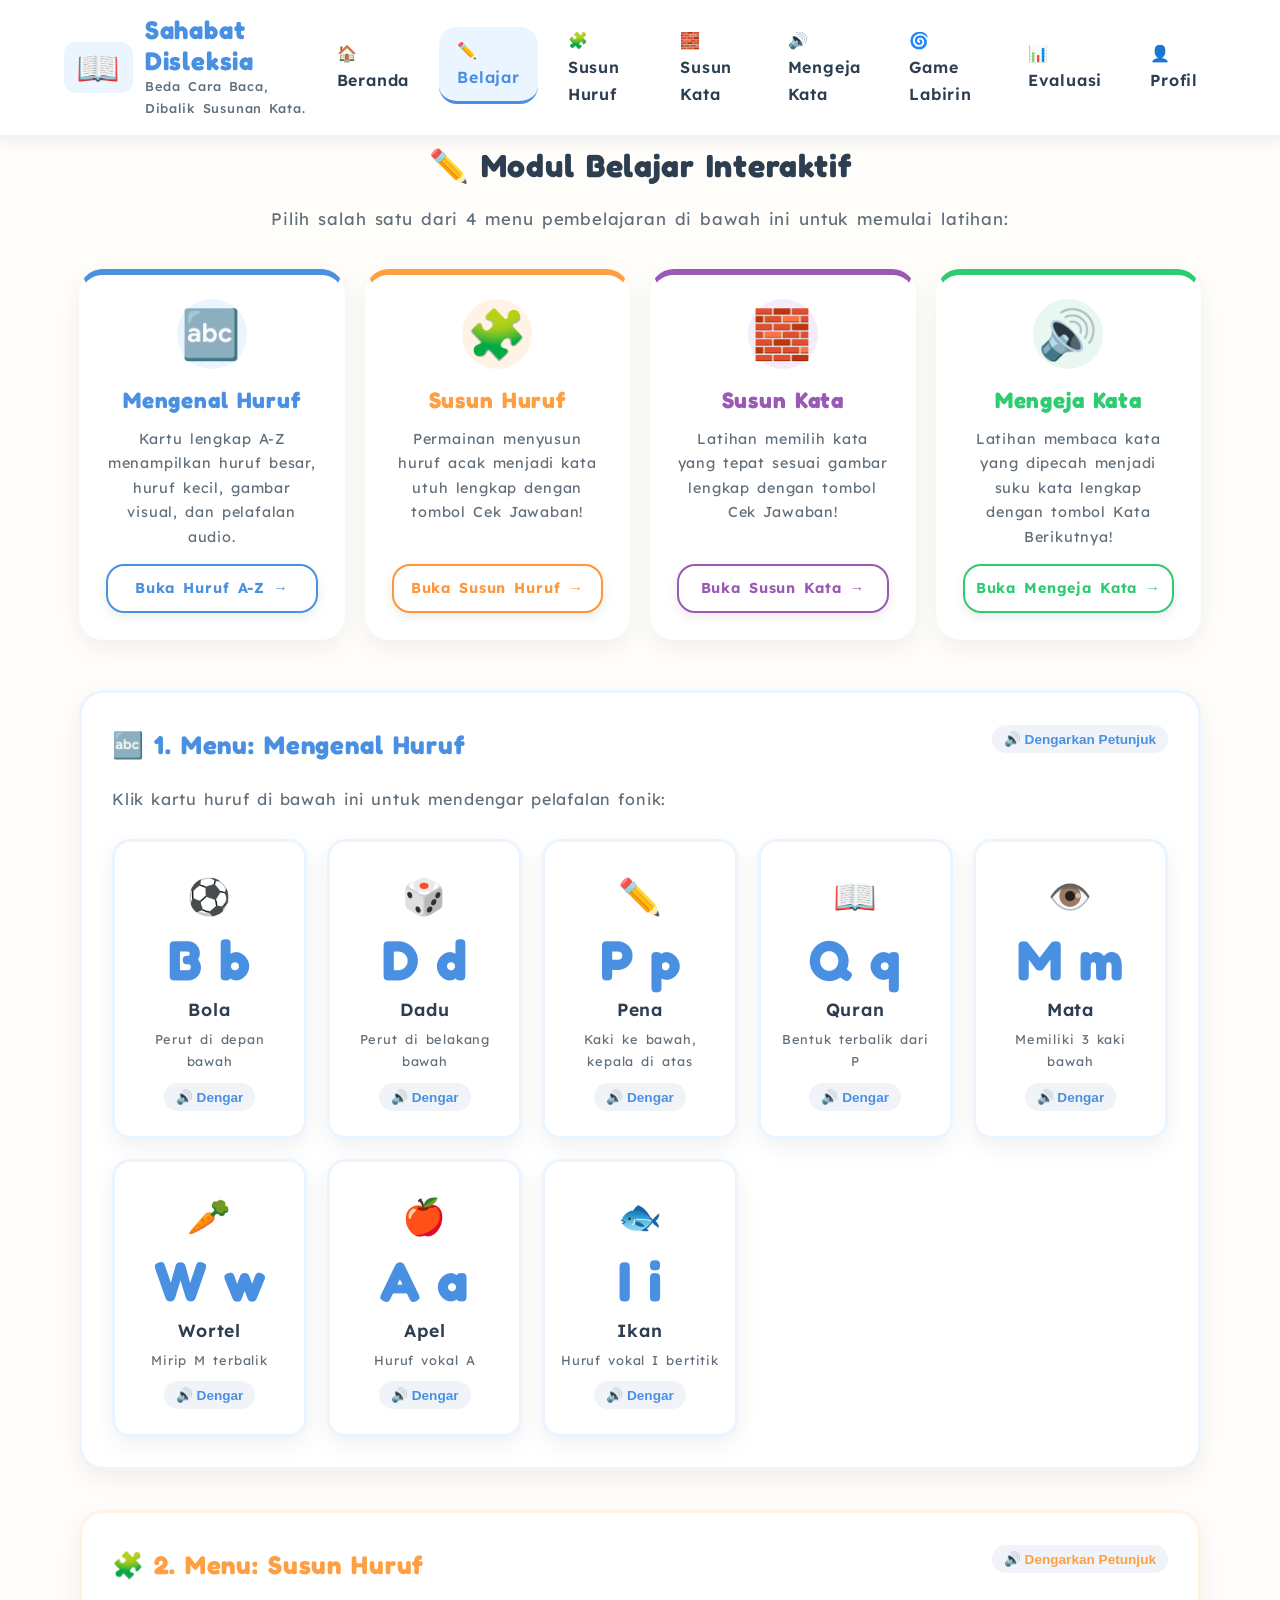
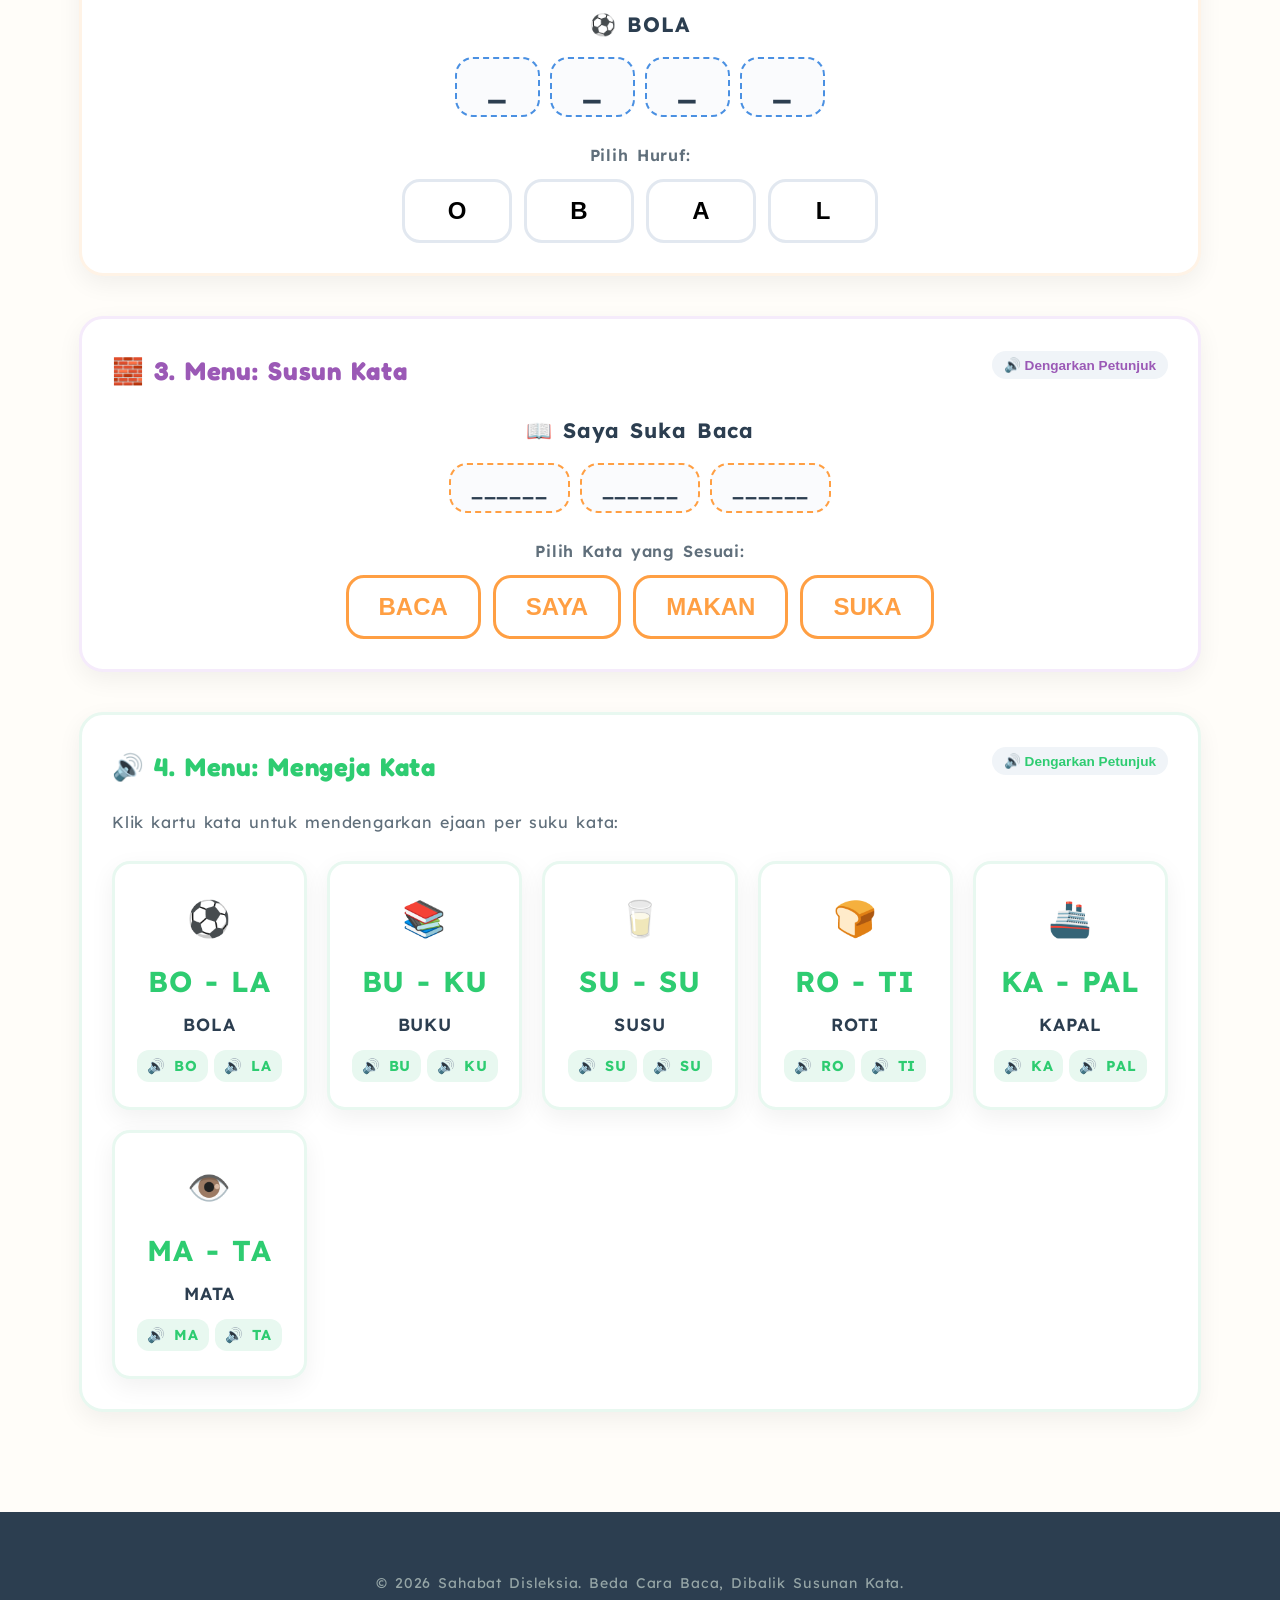
==== belajar.html @ 706bbc1d "second commit" ====
<!DOCTYPE html>
<html lang="id">
<head>
  <meta charset="UTF-8">
  <meta name="viewport" content="width=device-width, initial-scale=1.0">
  <title>Belajar - Sahabat Disleksia</title>
  <link rel="stylesheet" href="css/style.css">
  <style>
    .module-card {
      cursor: pointer;
      border: 3px solid transparent;
      transition: all 0.3s ease;
      background: white;
      border-radius: var(--radius-lg);
      padding: 24px;
      box-shadow: var(--shadow-soft);
      display: flex;
      flex-direction: column;
      align-items: center;
      text-align: center;
    }
    .module-card:hover {
      transform: translateY(-8px);
      box-shadow: var(--shadow-hover);
      border-color: var(--primary);
    }
    .module-card-icon {
      font-size: 3rem;
      margin-bottom: 12px;
      width: 70px;
      height: 70px;
      border-radius: 50%;
      display: flex;
      align-items: center;
      justify-content: center;
    }
  </style>
</head>
<body>

  <!-- Header Navigasi -->
  <header class="main-header">
    <div class="container nav-container">
      <a href="index.html" class="brand-logo">
        <span class="logo-icon">📖</span>
        <div class="brand-text">
          <span class="site-title">Sahabat Disleksia</span>
          <span class="site-tagline">Beda Cara Baca, Dibalik Susunan Kata.</span>
        </div>
      </a>

      <button class="mobile-menu-toggle" id="mobileMenuToggle" aria-label="Buka Menu">☰</button>

      <nav>
        <ul class="nav-links" id="navLinks">
          <li><a href="index.html" class="nav-link">🏠 Beranda</a></li>
          <li><a href="belajar.html" class="nav-link active">✏️ Belajar</a></li>
          <li><a href="susun-huruf.html" class="nav-link">🧩 Susun Huruf</a></li>
          <li><a href="susun-kata.html" class="nav-link">🧱 Susun Kata</a></li>
          <li><a href="mengeja-kata.html" class="nav-link">🔊 Mengeja Kata</a></li>
          <li><a href="game-labirin.html" class="nav-link">🌀 Game Labirin</a></li>
          <li><a href="evaluasi.html" class="nav-link">📊 Evaluasi</a></li>
          <li><a href="profil.html" class="nav-link">👤 Profil</a></li>
        </ul>
      </nav>
    </div>
  </header>

  <!-- Content Utama Belajar -->
  <main class="container" style="margin-bottom: 60px;">
    <div style="text-align: center; margin-bottom: 35px;">
      <h1 class="section-title">✏️ Modul Belajar Interaktif</h1>
      <p class="section-subtitle">Pilih salah satu dari 4 menu pembelajaran di bawah ini untuk memulai latihan:</p>
    </div>

    <!-- 4 KARTU MENU UTAMA PEMBELAJARAN -->
    <div style="display: grid; grid-template-columns: repeat(auto-fit, minmax(220px, 1fr)); gap: 20px; margin-bottom: 50px;">
      
      <!-- Card 1: Mengenal Huruf -->
      <div class="module-card" onclick="window.location.href='mengenal-huruf.html'" style="border-top: 6px solid var(--primary);">
        <div class="module-card-icon icon-blue">🔤</div>
        <h3 style="font-family: var(--font-heading); font-size: 1.4rem; color: var(--primary); margin-bottom: 8px;">
          Mengenal Huruf
        </h3>
        <p style="font-size: 0.9rem; color: var(--text-muted); margin-bottom: 15px;">
          Kartu lengkap A-Z menampilkan huruf besar, huruf kecil, gambar visual, dan pelafalan audio.
        </p>
        <a href="mengenal-huruf.html" class="btn btn-outline" style="width: 100%; margin-top: auto; font-size: 0.9rem; padding: 10px;">
          Buka Huruf A-Z →
        </a>
      </div>

      <!-- Card 2: Susun Huruf -->
      <div class="module-card" onclick="window.location.href='susun-huruf.html'" style="border-top: 6px solid var(--secondary);">
        <div class="module-card-icon icon-orange">🧩</div>
        <h3 style="font-family: var(--font-heading); font-size: 1.4rem; color: var(--secondary); margin-bottom: 8px;">
          Susun Huruf
        </h3>
        <p style="font-size: 0.9rem; color: var(--text-muted); margin-bottom: 15px;">
          Permainan menyusun huruf acak menjadi kata utuh lengkap dengan tombol Cek Jawaban!
        </p>
       <a href="susun-huruf.html" class="btn btn-susun-huruf">
          Buka Susun Huruf →
      </a>
      </div>

      <!-- Card 3: Susun Kata -->
      <div class="module-card" onclick="window.location.href='susun-kata.html'" style="border-top: 6px solid var(--purple);">
        <div class="module-card-icon icon-purple">🧱</div>
        <h3 style="font-family: var(--font-heading); font-size: 1.4rem; color: var(--purple); margin-bottom: 8px;">
          Susun Kata
        </h3>
        <p style="font-size: 0.9rem; color: var(--text-muted); margin-bottom: 15px;">
          Latihan memilih kata yang tepat sesuai gambar lengkap dengan tombol Cek Jawaban!
        </p>
       <a href="susun-kata.html" class="btn btn-outline btn-susun-kata" style="width: 100%; margin-top: auto; font-size: 0.9rem; padding: 10px; border-color: var(--purple); color: var(--purple);">
          Buka Susun Kata →
       </a>
      </div>

      <!-- Card 4: Mengeja Kata -->
      <div class="module-card" onclick="window.location.href='mengeja-kata.html'" style="border-top: 6px solid var(--accent);">
        <div class="module-card-icon icon-green">🔊</div>
        <h3 style="font-family: var(--font-heading); font-size: 1.4rem; color: var(--accent); margin-bottom: 8px;">
          Mengeja Kata
        </h3>
        <p style="font-size: 0.9rem; color: var(--text-muted); margin-bottom: 15px;">
          Latihan membaca kata yang dipecah menjadi suku kata lengkap dengan tombol Kata Berikutnya!
        </p>
       <a href="mengeja-kata.html" class="btn btn-outline btn-mengeja-kata" style="width: 100%; margin-top: auto; font-size: 0.9rem; padding: 10px; border-color: var(--accent); color: var(--accent);">
          Buka Mengeja Kata →
       </a>
      </div>

    </div>

    <!-- AREA WORKSPACE INTERAKTIF UNTUK MASING-MASING MENU -->

    <!-- 1. AREA MENGENAL HURUF -->
    <section id="modulMengenalHuruf" style="background: white; border-radius: var(--radius-lg); padding: 30px; box-shadow: var(--shadow-soft); margin-bottom: 40px; border: 3px solid #EBF5FF;">
      <div style="display: flex; align-items: center; justify-content: space-between; margin-bottom: 20px; flex-wrap: wrap; gap: 10px;">
        <h2 style="font-family: var(--font-heading); color: var(--primary); font-size: 1.6rem;">
          🔤 1. Menu: Mengenal Huruf
        </h2>
        <button class="audio-btn" onclick="speakText('Menu Mengenal Huruf. Klik kartu huruf di bawah untuk mendengarkan bunyinya.')">🔊 Dengarkan Petunjuk</button>
      </div>
      <p style="color: var(--text-muted); margin-bottom: 20px;">Klik kartu huruf di bawah ini untuk mendengar pelafalan fonik:</p>
      
      <div class="learn-grid" id="mengenalHurufContainer">
        <!-- Rendered via JS -->
      </div>
    </section>

    <!-- 2. AREA SUSUN HURUF -->
    <section id="modulSusunHuruf" style="background: white; border-radius: var(--radius-lg); padding: 30px; box-shadow: var(--shadow-soft); margin-bottom: 40px; border: 3px solid #FFF3E6;">
      <div style="display: flex; align-items: center; justify-content: space-between; margin-bottom: 20px; flex-wrap: wrap; gap: 10px;">
        <h2 style="font-family: var(--font-heading); color: var(--secondary); font-size: 1.6rem;">
          🧩 2. Menu: Susun Huruf
        </h2>
        <button class="audio-btn" onclick="speakText('Menu Susun Huruf. Klik tombol huruf di bawah untuk memasukkan ke dalam kotak.')" style="color: var(--secondary);">🔊 Dengarkan Petunjuk</button>
      </div>

      <div style="text-align: center; max-width: 600px; margin: 0 auto;">
        <div style="font-size: 1.3rem; font-weight: bold; color: var(--text-main); margin-bottom: 15px;" id="susunHurufHint">
          ⚽ BOLA
        </div>

        <!-- Target Slots -->
        <div style="display: flex; justify-content: center; gap: 10px; margin-bottom: 25px;" id="susunHurufTargetSlots">
          <!-- Slots -->
        </div>

        <div id="susunHurufFeedback" class="alert-message"></div>

        <!-- Letter Pool -->
        <p style="font-weight: 600; color: var(--text-muted); margin-bottom: 10px;">Pilih Huruf:</p>
        <div style="display: flex; justify-content: center; gap: 12px; flex-wrap: wrap;" id="susunHurufPool">
          <!-- Options -->
        </div>
      </div>
    </section>

    <!-- 3. AREA SUSUN KATA -->
    <section id="modulSusunKata" style="background: white; border-radius: var(--radius-lg); padding: 30px; box-shadow: var(--shadow-soft); margin-bottom: 40px; border: 3px solid #F5EBFB;">
      <div style="display: flex; align-items: center; justify-content: space-between; margin-bottom: 20px; flex-wrap: wrap; gap: 10px;">
        <h2 style="font-family: var(--font-heading); color: var(--purple); font-size: 1.6rem;">
          🧱 3. Menu: Susun Kata
        </h2>
        <button class="audio-btn" onclick="speakText('Menu Susun Kata. Susun kata menjadi kalimat yang tepat.')" style="color: var(--purple);">🔊 Dengarkan Petunjuk</button>
      </div>

      <div style="text-align: center; max-width: 650px; margin: 0 auto;">
        <div style="font-size: 1.3rem; font-weight: bold; color: var(--text-main); margin-bottom: 15px;" id="susunKataHint">
          📖 Saya Suka Baca
        </div>

        <!-- Target Word Slots -->
        <div style="display: flex; justify-content: center; gap: 10px; margin-bottom: 25px; flex-wrap: wrap;" id="susunKataTargetSlots">
          <!-- Slots -->
        </div>

        <div id="susunKataFeedback" class="alert-message"></div>

        <!-- Word Pool -->
        <p style="font-weight: 600; color: var(--text-muted); margin-bottom: 10px;">Pilih Kata yang Sesuai:</p>
        <div style="display: flex; justify-content: center; gap: 12px; flex-wrap: wrap;" id="susunKataPool">
          <!-- Options -->
        </div>
      </div>
    </section>

    <!-- 4. AREA MENGEJA KATA -->
    <section id="modulMengejaKata" style="background: white; border-radius: var(--radius-lg); padding: 30px; box-shadow: var(--shadow-soft); margin-bottom: 40px; border: 3px solid #E8F8F0;">
      <div style="display: flex; align-items: center; justify-content: space-between; margin-bottom: 20px; flex-wrap: wrap; gap: 10px;">
        <h2 style="font-family: var(--font-heading); color: var(--accent); font-size: 1.6rem;">
          🔊 4. Menu: Mengeja Kata
        </h2>
        <button class="audio-btn" onclick="speakText('Menu Mengeja Kata. Klik kartu kata untuk mendengar ejaannya.')" style="color: var(--accent);">🔊 Dengarkan Petunjuk</button>
      </div>
      <p style="color: var(--text-muted); margin-bottom: 20px;">Klik kartu kata untuk mendengarkan ejaan per suku kata:</p>

      <div class="learn-grid" id="mengejaKataContainer">
        <!-- Rendered via JS -->
      </div>
    </section>

  </main>

  <!-- Footer -->
  <footer class="main-footer">
    <div class="container footer-bottom" style="border: none;">
      <p>&copy; 2026 Sahabat Disleksia. Beda Cara Baca, Dibalik Susunan Kata.</p>
    </div>
  </footer>

  <script src="js/main.js"></script>
  <script src="js/belajar.js"></script>
  <script>
    requireAuth();
  </script>
</body>
</html>
---- css/style.css ----
/* ----------------------------------------------------
   SAHABAT DISLEKSIA - STYLESHEET UTAMA
   Desain Ramah Anak & Accessible untuk Disleksia
---------------------------------------------------- */

@import url('https://fonts.googleapis.com/css2?family=Fredoka:wght@400;600;700&family=Lexend:wght@400;500;600;700&display=swap');

:root {
  /* Palette Warna Ramah Anak & High Legibility */
  --primary: #4A90E2;        /* Biru Lembut */
  --primary-dark: #357ABD;
  --secondary: #FF9F43;      /* Oranye Ceria */
  --accent: #2ECC71;         /* Hijau Segar */
  --purple: #9B59B6;         /* Ungu Kreatif */
  --warning: #EE5253;        /* Merah Lembut */
  
  --bg-color: #FFFDF9;        /* Off-white (mengurangi silau untuk disleksia) */
  --bg-card: #FFFFFF;
  --text-main: #2C3E50;      /* Kontras tinggi namun tidak menusuk mata */
  --text-muted: #606F7B;
  --border-color: #E2E8F0;
  
  /* Typography */
  --font-main: 'Lexend', 'Comic Neue', Arial, sans-serif;
  --font-heading: 'Fredoka', cursive, sans-serif;
  --letter-spacing: 0.05em;  /* Spasi huruf lebih renggang agar mudah dibaca */
  --word-spacing: 0.15em;    /* Spasi kata yang jelas */
  --line-height: 1.7;        /* Jarak antar baris luas */
  
  /* Shadow & Radius */
  --radius-sm: 12px;
  --radius-md: 18px;
  --radius-lg: 24px;
  --shadow-soft: 0 8px 24px rgba(0, 0, 0, 0.06);
  --shadow-hover: 0 12px 30px rgba(74, 144, 226, 0.18);
}

/* Reset & Global */
* {
  box-sizing: border-box;
  margin: 0;
  padding: 0;
}

body {
  font-family: var(--font-main);
  background-color: var(--bg-color);
  color: var(--text-main);
  line-height: var(--line-height);
  letter-spacing: var(--letter-spacing);
  word-spacing: var(--word-spacing);
  min-height: 100vh;
  display: flex;
  flex-direction: column;
  overflow-x: hidden;
}

/* Dyslexic Font Mode Toggle via JS */
body.font-dyslexic {
  font-family: 'OpenDyslexic', 'Lexend', sans-serif !important;
  letter-spacing: 0.08em;
  word-spacing: 0.2em;
}

/* Container */
.container {
  width: 90%;
  max-width: 1200px;
  margin: 0 auto;
  padding: 0 15px;
}

/* Header & Navbar */
.main-header {
  background: #FFFFFF;
  box-shadow: 0 4px 15px rgba(0,0,0,0.05);
  position: sticky;
  top: 0;
  z-index: 1000;
  border-bottom: 4px solid #F0F4F8;
}

.nav-container {
  display: flex;
  justify-content: space-between;
  align-items: center;
  padding: 15px 0;
}

.brand-logo {
  display: flex;
  align-items: center;
  gap: 12px;
  text-decoration: none;
}

.brand-logo .logo-icon {
  font-size: 2.2rem;
  background: #EBF5FF;
  padding: 8px 12px;
  border-radius: var(--radius-sm);
  display: inline-block;
  line-height: 1;
}

.brand-logo .brand-text {
  display: flex;
  flex-direction: column;
}

.brand-logo .site-title {
  font-family: var(--font-heading);
  font-size: 1.6rem;
  font-weight: 700;
  color: var(--primary);
  line-height: 1.2;
}

.brand-logo .site-tagline {
  font-size: 0.8rem;
  color: var(--text-muted);
  font-weight: 500;
}

/* Nav Menu */
.nav-links {
  display: flex;
  list-style: none;
  gap: 12px;
  align-items: center;
}

.nav-link {
  display: flex;
  align-items: center;
  gap: 8px;
  padding: 10px 18px;
  border-radius: var(--radius-md);
  text-decoration: none;
  font-weight: 600;
  font-size: 1rem;
  color: var(--text-main);
  transition: all 0.2s ease;
}

.nav-link:hover, .nav-link.active {
  background-color: #EBF5FF;
  color: var(--primary);
  transform: translateY(-2px);
}

.nav-link.active {
  border-bottom: 3px solid var(--primary);
}

.user-badge {
  display: flex;
  align-items: center;
  gap: 10px;
  background: #FFF9E6;
  padding: 6px 14px;
  border-radius: 30px;
  border: 2px solid #FFE082;
  font-size: 0.9rem;
  font-weight: 600;
}

.btn-logout {
  background: #FFE5E5;
  color: var(--warning);
  border: none;
  padding: 6px 12px;
  border-radius: 20px;
  cursor: pointer;
  font-weight: bold;
  font-size: 0.85rem;
  transition: 0.2s;
}

.btn-logout:hover {
  background: var(--warning);
  color: white;
}

.mobile-menu-toggle {
  display: none;
  background: none;
  border: none;
  font-size: 1.8rem;
  cursor: pointer;
  color: var(--text-main);
}

/* Hero Section */
.hero {
  background: linear-gradient(135deg, #EBF5FF 0%, #FFF5EB 100%);
  padding: 60px 0;
  border-radius: 0 0 35px 35px;
  margin-bottom: 40px;
  position: relative;
  overflow: hidden;
}

.hero-grid {
  display: grid;
  grid-template-columns: 1fr 1fr;
  gap: 40px;
  align-items: center;
}

.hero-text h1 {
  font-family: var(--font-heading);
  font-size: 2.8rem;
  color: var(--primary);
  margin-bottom: 12px;
  line-height: 1.25;
}

.hero-tagline {
  font-size: 1.3rem;
  font-weight: 600;
  color: var(--secondary);
  background: rgba(255, 159, 67, 0.12);
  display: inline-block;
  padding: 6px 16px;
  border-radius: 30px;
  margin-bottom: 20px;
}

.hero-desc {
  font-size: 1.1rem;
  color: var(--text-muted);
  margin-bottom: 28px;
  max-width: 520px;
}

.hero-buttons {
  display: flex;
  gap: 15px;
  flex-wrap: wrap;
}

.btn {
  display: inline-flex;
  align-items: center;
  justify-content: center;
  gap: 10px;
  padding: 14px 28px;
  font-size: 1.05rem;
  font-weight: 700;
  border-radius: var(--radius-md);
  text-decoration: none;
  border: none;
  cursor: pointer;
  transition: all 0.25s ease;
  box-shadow: 0 4px 12px rgba(0,0,0,0.08);
}

.btn-primary {
  background-color: var(--primary);
  color: white;
}

.btn-primary:hover {
  background-color: var(--primary-dark);
  transform: translateY(-3px);
  box-shadow: var(--shadow-hover);
}

.btn-secondary {
  background-color: var(--secondary);
  color: white;
}

.btn-secondary:hover {
  background-color: #E68A2E;
  transform: translateY(-3px);
}

.btn-accent {
  background-color: var(--accent);
  color: white;
}

.btn-outline {
  background-color: transparent;
  border: 2.5px solid var(--primary);
  color: var(--primary);
}

.btn-outline:hover {
  background-color: var(--primary);
  color: white;
}

.hero-image-card {
  background: white;
  padding: 25px;
  border-radius: var(--radius-lg);
  box-shadow: var(--shadow-soft);
  text-align: center;
  position: relative;
  border: 3px solid #EBF5FF;
}

.hero-illustration {
  width: 100%;
  max-width: 380px;
  height: auto;
  border-radius: var(--radius-md);
}

/* Accessibility Quick Toolbar */
.accessibility-bar {
  background: #FFFFFF;
  border-radius: var(--radius-md);
  padding: 12px 20px;
  margin: 0 auto 30px auto;
  box-shadow: var(--shadow-soft);
  display: flex;
  align-items: center;
  justify-content: space-between;
  gap: 15px;
  border: 2px solid #EBF5FF;
  flex-wrap: wrap;
}

.access-title {
  font-size: 0.95rem;
  font-weight: 700;
  color: var(--primary);
  display: flex;
  align-items: center;
  gap: 8px;
}

.access-controls {
  display: flex;
  gap: 10px;
  flex-wrap: wrap;
}

.btn-tool {
  background: #F8FAFC;
  border: 2px solid #E2E8F0;
  padding: 8px 14px;
  border-radius: var(--radius-sm);
  font-size: 0.9rem;
  font-weight: 600;
  cursor: pointer;
  display: inline-flex;
  align-items: center;
  gap: 6px;
  transition: all 0.2s;
}

.btn-tool:hover, .btn-tool.active {
  background: #EBF5FF;
  border-color: var(--primary);
  color: var(--primary);
}

/* Grid Cards & Feature Cards */
.section-title {
  font-family: var(--font-heading);
  font-size: 2rem;
  color: var(--text-main);
  text-align: center;
  margin-bottom: 12px;
}

.section-subtitle {
  text-align: center;
  color: var(--text-muted);
  font-size: 1.05rem;
  margin-bottom: 35px;
}

.feature-grid {
  display: grid;
  grid-template-columns: repeat(auto-fit, minmax(250px, 1fr));
  gap: 25px;
  margin-bottom: 50px;
}

.card {
  background: var(--bg-card);
  border-radius: var(--radius-lg);
  padding: 30px 24px;
  box-shadow: var(--shadow-soft);
  transition: all 0.3s ease;
  border: 3px solid transparent;
  display: flex;
  flex-direction: column;
  align-items: flex-start;
  position: relative;
}

.card:hover {
  transform: translateY(-6px);
  box-shadow: var(--shadow-hover);
}

.card-belajar { border-top: 6px solid var(--primary); }
.card-game { border-top: 6px solid var(--secondary); }
.card-evaluasi { border-top: 6px solid var(--accent); }
.card-profil { border-top: 6px solid var(--purple); }

.card-icon {
  font-size: 2.8rem;
  margin-bottom: 16px;
  width: 65px;
  height: 65px;
  border-radius: var(--radius-md);
  display: flex;
  align-items: center;
  justify-content: center;
}

.icon-blue { background: #EBF5FF; color: var(--primary); }
.icon-orange { background: #FFF3E6; color: var(--secondary); }
.icon-green { background: #E8F8F0; color: var(--accent); }
.icon-purple { background: #F5EBFB; color: var(--purple); }

.card-title {
  font-size: 1.4rem;
  font-family: var(--font-heading);
  margin-bottom: 10px;
  color: var(--text-main);
}

.card-desc {
  font-size: 0.98rem;
  color: var(--text-muted);
  margin-bottom: 20px;
  flex-grow: 1;
}

/* Audio Player Button Widget */
.audio-btn {
  background: #F0F4F8;
  border: none;
  padding: 6px 12px;
  border-radius: 20px;
  font-size: 0.85rem;
  font-weight: 600;
  cursor: pointer;
  color: var(--primary);
  display: inline-flex;
  align-items: center;
  gap: 6px;
  margin-bottom: 12px;
}

.audio-btn:hover {
  background: #D9E8F5;
}

/* Login Page Styling */
.login-body {
  background: linear-gradient(135deg, #EBF5FF 0%, #FFF5EB 100%);
  display: flex;
  align-items: center;
  justify-content: center;
  min-height: 100vh;
  padding: 20px;
}

.login-card {
  background: #FFFFFF;
  width: 100%;
  max-width: 440px;
  border-radius: var(--radius-lg);
  padding: 40px 30px;
  box-shadow: 0 15px 35px rgba(0,0,0,0.08);
  border: 4px solid #EBF5FF;
  text-align: center;
}

.login-header {
  margin-bottom: 30px;
}

.login-logo {
  font-size: 3rem;
  margin-bottom: 10px;
}

.login-title {
  font-family: var(--font-heading);
  font-size: 1.8rem;
  color: var(--primary);
  margin-bottom: 6px;
}

.login-subtitle {
  font-size: 0.95rem;
  color: var(--text-muted);
}

.form-group {
  margin-bottom: 22px;
  text-align: left;
}

.form-label {
  display: block;
  font-weight: 700;
  font-size: 0.95rem;
  margin-bottom: 8px;
  color: var(--text-main);
}

.form-control {
  width: 100%;
  padding: 14px 16px;
  border: 2px solid var(--border-color);
  border-radius: var(--radius-sm);
  font-size: 1rem;
  font-family: var(--font-main);
  letter-spacing: inherit;
  transition: border-color 0.2s;
  background: #FAFBFD;
}

.form-control:focus {
  outline: none;
  border-color: var(--primary);
  background: #FFFFFF;
  box-shadow: 0 0 0 4px rgba(74, 144, 226, 0.15);
}

.form-helper {
  font-size: 0.85rem;
  color: var(--text-muted);
  margin-top: 6px;
}

.alert-message {
  padding: 12px;
  border-radius: var(--radius-sm);
  margin-bottom: 20px;
  font-size: 0.9rem;
  font-weight: 600;
  display: none;
}

.alert-error {
  background: #FEE2E2;
  color: #991B1B;
  border: 1px solid #FCA5A5;
}

.alert-info {
  background: #E0F2FE;
  color: #0369A1;
  border: 1px solid #7DD3FC;
}

/* Modul Belajar */
.learn-grid {
  display: grid;
  grid-template-columns: repeat(auto-fit, minmax(180px, 1fr));
  gap: 20px;
  margin-top: 25px;
}

.letter-card {
  background: white;
  border-radius: var(--radius-md);
  padding: 25px 15px;
  text-align: center;
  box-shadow: var(--shadow-soft);
  cursor: pointer;
  transition: all 0.2s ease;
  border: 3px solid #EBF5FF;
}

.letter-card:hover {
  transform: scale(1.05);
  border-color: var(--primary);
  box-shadow: var(--shadow-hover);
}

.letter-main {
  font-size: 3.5rem;
  font-family: var(--font-heading);
  font-weight: bold;
  color: var(--primary);
  line-height: 1;
  margin-bottom: 8px;
}

.letter-word {
  font-size: 1.1rem;
  font-weight: 600;
  color: var(--text-main);
}

/* Interactive Games */
.game-container {
  background: white;
  border-radius: var(--radius-lg);
  padding: 30px;
  box-shadow: var(--shadow-soft);
  border: 3px solid #FFF3E6;
  max-width: 750px;
  margin: 0 auto 40px auto;
  text-align: center;
}

.game-score-board {
  display: flex;
  justify-content: space-around;
  background: #FFF9E6;
  padding: 12px 20px;
  border-radius: var(--radius-sm);
  margin-bottom: 25px;
  font-weight: 700;
  font-size: 1.1rem;
  color: var(--secondary);
}

.word-target {
  font-size: 3rem;
  font-family: var(--font-heading);
  letter-spacing: 0.15em;
  color: var(--primary);
  margin: 20px 0;
  padding: 15px;
  background: #F0F4F8;
  border-radius: var(--radius-md);
  display: inline-block;
  min-width: 250px;
}

.game-options {
  display: flex;
  justify-content: center;
  gap: 15px;
  flex-wrap: wrap;
  margin-top: 20px;
}

.option-btn {
  background: #FFFFFF;
  border: 3px solid #E2E8F0;
  padding: 15px 30px;
  font-size: 1.5rem;
  font-weight: 700;
  border-radius: var(--radius-md);
  cursor: pointer;
  transition: all 0.2s ease;
  min-width: 110px;
}

.option-btn:hover {
  background: #EBF5FF;
  border-color: var(--primary);
  color: var(--primary);
  transform: translateY(-2px);
}

/* Footer */
.main-footer {
  margin-top: auto;
  background: #2C3E50;
  color: white;
  padding: 40px 0 20px 0;
}

.footer-content {
  display: flex;
  justify-content: space-between;
  flex-wrap: wrap;
  gap: 30px;
  margin-bottom: 30px;
}

.footer-brand h3 {
  font-family: var(--font-heading);
  font-size: 1.5rem;
  color: var(--secondary);
  margin-bottom: 8px;
}

.footer-brand p {
  color: #BDC3C7;
  font-size: 0.95rem;
  max-width: 350px;
}

.footer-links h4 {
  font-size: 1.1rem;
  margin-bottom: 12px;
  color: #ECF0F1;
}

.footer-links ul {
  list-style: none;
}

.footer-links li {
  margin-bottom: 8px;
}

.footer-links a {
  color: #BDC3C7;
  text-decoration: none;
  transition: color 0.2s;
}

.footer-links a:hover {
  color: white;
}

.footer-bottom {
  text-align: center;
  border-top: 1px solid #34495E;
  padding-top: 20px;
  font-size: 0.88rem;
  color: #95A5A6;
}

/* Responsive Media Queries */
@media (max-width: 900px) {
  .hero-grid {
    grid-template-columns: 1fr;
    text-align: center;
  }

  .hero-text h1 {
    font-size: 2.2rem;
  }

  .hero-buttons {
    justify-content: center;
  }

  .hero-desc {
    margin: 0 auto 28px auto;
  }
}

@media (max-width: 768px) {
  .mobile-menu-toggle {
    display: block;
  }

  .nav-links {
    display: none;
    flex-direction: column;
    position: absolute;
    top: 100%;
    left: 0;
    width: 100%;
    background: white;
    padding: 20px;
    box-shadow: 0 10px 20px rgba(0,0,0,0.1);
    border-bottom: 3px solid var(--primary);
  }

  .nav-links.show {
    display: flex;
  }

  .nav-link {
    width: 100%;
    justify-content: flex-start;
  }

  .user-badge {
    margin-top: 10px;
    width: 100%;
    justify-content: space-between;
  }

  .accessibility-bar {
    flex-direction: column;
    align-items: flex-start;
  }
}

/* ----------------------------------------------------
   KARTU HURUF A-Z (MENGENAL HURUF)
---------------------------------------------------- */
.alphabet-grid {
  display: grid;
  grid-template-columns: repeat(auto-fill, minmax(180px, 1fr));
  gap: 20px;
  margin-top: 25px;
}

.alphabet-card {
  background: #FFFFFF;
  border-radius: var(--radius-md);
  padding: 20px 15px;
  text-align: center;
  box-shadow: var(--shadow-soft);
  cursor: pointer;
  transition: all 0.25s ease;
  border: 3px solid #EBF5FF;
  position: relative;
  display: flex;
  flex-direction: column;
  align-items: center;
}

.alphabet-card:hover {
  transform: translateY(-6px) scale(1.02);
  border-color: var(--primary);
  box-shadow: var(--shadow-hover);
}

.badge-category {
  position: absolute;
  top: 10px;
  right: 10px;
  font-size: 0.65rem;
  font-weight: 800;
  padding: 2px 8px;
  border-radius: 10px;
}

.badge-category.vokal {
  background: #FFF3E6;
  color: var(--secondary);
  border: 1px solid #FFE0B2;
}

.badge-category.konsonan {
  background: #EBF5FF;
  color: var(--primary);
  border: 1px solid #BBDEFB;
}

.alphabet-image {
  font-size: 3.5rem;
  line-height: 1;
  margin: 10px 0 5px 0;
}

.alphabet-letters {
  display: flex;
  align-items: baseline;
  justify-content: center;
  gap: 6px;
  margin-bottom: 4px;
}

.letter-upper {
  font-size: 2.4rem;
  font-family: var(--font-heading);
  font-weight: 700;
  color: var(--primary);
}

.letter-lower {
  font-size: 2.2rem;
  font-family: var(--font-heading);
  font-weight: 600;
  color: var(--secondary);
}

.alphabet-word {
  font-size: 1.25rem;
  font-weight: 700;
  color: var(--text-main);
}

.alphabet-desc {
  font-size: 0.82rem;
  color: var(--text-muted);
  margin-top: 2px;
}

.filter-btn-group {
  display: flex;
  gap: 10px;
  justify-content: center;
  margin-bottom: 25px;
  flex-wrap: wrap;
}

.filter-btn {
  background: #F8FAFC;
  border: 2px solid #E2E8F0;
  padding: 10px 22px;
  border-radius: 30px;
  font-weight: 700;
  font-size: 0.95rem;
  cursor: pointer;
  transition: all 0.2s ease;
}

.filter-btn:hover, .filter-btn.active {
  background: var(--primary);
  color: white;
  border-color: var(--primary);
}

/* ----------------------------------------------------
   MODAL DETAIL HURUF
---------------------------------------------------- */
.modal-overlay {
  position: fixed;
  top: 0;
  left: 0;
  width: 100%;
  height: 100%;
  background: rgba(0, 0, 0, 0.55);
  backdrop-filter: blur(4px);
  z-index: 2000;
  display: flex;
  align-items: center;
  justify-content: center;
  padding: 20px;
  animation: fadeIn 0.25s ease;
}

@keyframes fadeIn {
  from { opacity: 0; transform: scale(0.95); }
  to { opacity: 1; transform: scale(1); }
}

.modal-card {
  background: #FFFFFF;
  border-radius: var(--radius-lg);
  padding: 35px 30px;
  max-width: 520px;
  width: 100%;
  box-shadow: 0 20px 40px rgba(0, 0, 0, 0.2);
  border: 4px solid var(--primary);
  text-align: center;
  position: relative;
}

.modal-close {
  position: absolute;
  top: 15px;
  right: 15px;
  background: #F0F4F8;
  border: none;
  width: 36px;
  height: 36px;
  border-radius: 50%;
  font-size: 1.2rem;
  cursor: pointer;
  color: var(--text-muted);
  transition: all 0.2s;
}

.modal-close:hover {
  background: var(--warning);
  color: white;
}

.detail-image {
  font-size: 5rem;
  line-height: 1;
  margin: 15px 0 10px 0;
}

.detail-letters {
  display: flex;
  align-items: baseline;
  justify-content: center;
  gap: 12px;
  margin-bottom: 8px;
}

.detail-upper {
  font-size: 4.5rem;
  font-family: var(--font-heading);
  font-weight: 700;
  color: var(--primary);
  line-height: 1;
}

.detail-lower {
  font-size: 4rem;
  font-family: var(--font-heading);
  font-weight: 600;
  color: var(--secondary);
  line-height: 1;
}

.detail-word {
  font-size: 2.2rem;
  font-family: var(--font-heading);
  color: var(--text-main);
  margin-bottom: 4px;
}

.detail-syllable {
  font-size: 1.2rem;
  font-weight: 700;
  color: var(--secondary);
  background: #FFF3E6;
  display: inline-block;
  padding: 4px 16px;
  border-radius: 20px;
  margin-bottom: 12px;
}

.detail-desc {
  font-size: 1.05rem;
  color: var(--text-muted);
  margin-bottom: 25px;
}

.detail-actions {
  display: flex;
  flex-direction: column;
  gap: 12px;
}

.detail-actions .btn {
  width: 100%;
}

/* ----------------------------------------------------
   HALAMAN SUSUN HURUF INTERAKTIF
---------------------------------------------------- */
.susun-container {
  max-width: 800px;
  margin: 0 auto 40px auto;
  background: #FFFFFF;
  border-radius: var(--radius-lg);
  padding: 35px 25px;
  box-shadow: var(--shadow-soft);
  border: 4px solid #FFF3E6;
  text-align: center;
}

.image-display-card {
  background: linear-gradient(135deg, #EBF5FF 0%, #FFF5EB 100%);
  border-radius: var(--radius-md);
  padding: 25px;
  margin-bottom: 25px;
  border: 3px dashed var(--primary);
  display: flex;
  flex-direction: column;
  align-items: center;
  justify-content: center;
  position: relative;
}

.image-display-card .image-visual {
  font-size: 5.5rem;
  line-height: 1;
  filter: drop-shadow(0 6px 12px rgba(0,0,0,0.12));
  margin-bottom: 10px;
  transition: transform 0.3s ease;
}

.image-display-card:hover .image-visual {
  transform: scale(1.1);
}

.image-hint-text {
  font-size: 1.15rem;
  font-weight: 700;
  color: var(--text-main);
  margin-top: 5px;
}

.slots-container {
  display: flex;
  justify-content: center;
  gap: 12px;
  margin: 25px 0;
  flex-wrap: wrap;
  min-height: 70px;
}

.slot-box {
  width: 65px;
  height: 65px;
  border-radius: var(--radius-md);
  border: 3px dashed var(--primary);
  background: #FAFBFD;
  display: flex;
  align-items: center;
  justify-content: center;
  font-size: 2rem;
  font-weight: 800;
  font-family: var(--font-heading);
  color: var(--primary);
  cursor: pointer;
  transition: all 0.2s ease;
  box-shadow: inset 0 2px 4px rgba(0,0,0,0.04);
}

.slot-box.filled {
  border-style: solid;
  background: #EBF5FF;
  box-shadow: 0 4px 10px rgba(74, 144, 226, 0.2);
  transform: translateY(-2px);
}

.slot-box.filled:hover {
  background: #FFE5E5;
  border-color: var(--warning);
  color: var(--warning);
}

.pool-container {
  display: flex;
  justify-content: center;
  gap: 12px;
  flex-wrap: wrap;
  margin-bottom: 30px;
  padding: 15px;
  background: #F8FAFC;
  border-radius: var(--radius-md);
  border: 2px solid #E2E8F0;
}

.pool-btn {
  width: 60px;
  height: 60px;
  border-radius: var(--radius-md);
  border: 3px solid var(--secondary);
  background: #FFFFFF;
  color: var(--secondary);
  font-size: 1.8rem;
  font-weight: 800;
  font-family: var(--font-heading);
  cursor: pointer;
  transition: all 0.2s ease;
  box-shadow: 0 4px 8px rgba(0,0,0,0.06);
}

.pool-btn:hover:not(:disabled) {
  background: var(--secondary);
  color: white;
  transform: translateY(-3px) scale(1.05);
  box-shadow: 0 8px 16px rgba(255, 159, 67, 0.3);
}

.pool-btn:disabled {
  opacity: 0.3;
  cursor: not-allowed;
  transform: none;
  border-color: #CBD5E1;
  background: #E2E8F0;
  color: #94A3B8;
}

.action-buttons-group {
  display: flex;
  justify-content: center;
  gap: 15px;
  flex-wrap: wrap;
  margin-top: 20px;
}

.btn-check-answer {
  background-color: var(--accent);
  color: white;
  font-size: 1.2rem;
  padding: 14px 32px;
  border-radius: var(--radius-md);
  border: none;
  font-weight: 800;
  cursor: pointer;
  box-shadow: 0 6px 18px rgba(46, 204, 113, 0.3);
  transition: all 0.25s ease;
}

.btn-check-answer:hover {
  background-color: #27AE60;
  transform: translateY(-3px) scale(1.03);
  box-shadow: 0 10px 22px rgba(46, 204, 113, 0.4);
}

/* ----------------------------------------------------
   HALAMAN SUSUN KATA INTERAKTIF
---------------------------------------------------- */
.word-choices-container {
  display: grid;
  grid-template-columns: repeat(auto-fit, minmax(180px, 1fr));
  gap: 16px;
  margin: 25px 0;
}

.word-choice-btn {
  background: #FFFFFF;
  border: 3px solid #E2E8F0;
  border-radius: var(--radius-md);
  padding: 18px 20px;
  font-size: 1.4rem;
  font-weight: 700;
  font-family: var(--font-heading);
  color: var(--text-main);
  cursor: pointer;
  transition: all 0.25s ease;
  box-shadow: 0 4px 10px rgba(0,0,0,0.05);
  display: flex;
  align-items: center;
  justify-content: center;
  gap: 10px;
}

.word-choice-btn:hover {
  border-color: var(--purple);
  color: var(--purple);
  background: #F5EBFB;
  transform: translateY(-3px);
  box-shadow: 0 8px 18px rgba(155, 89, 182, 0.2);
}

.word-choice-btn.selected {
  border-color: var(--purple);
  background: #F5EBFB;
  color: var(--purple);
  box-shadow: 0 0 0 4px rgba(155, 89, 182, 0.25), 0 8px 18px rgba(155, 89, 182, 0.2);
  transform: translateY(-2px) scale(1.02);
}

/* ----------------------------------------------------
   HALAMAN MENGEJA KATA INTERAKTIF
---------------------------------------------------- */
.syllables-container {
  display: flex;
  justify-content: center;
  gap: 16px;
  margin: 30px 0;
  flex-wrap: wrap;
}

.syllable-block {
  background: #E8F8F0;
  border: 3.5px solid var(--accent);
  color: var(--accent);
  padding: 16px 28px;
  font-size: 2.5rem;
  font-weight: 800;
  font-family: var(--font-heading);
  border-radius: var(--radius-md);
  cursor: pointer;
  transition: all 0.25s ease;
  box-shadow: 0 6px 16px rgba(46, 204, 113, 0.18);
  display: inline-flex;
  align-items: center;
  justify-content: center;
  min-width: 100px;
}

.syllable-block:hover {
  background: var(--accent);
  color: white;
  transform: translateY(-4px) scale(1.06);
  box-shadow: 0 10px 24px rgba(46, 204, 113, 0.35);
}

.syllable-block.active {
  background: var(--accent);
  color: white;
  transform: scale(1.1);
  box-shadow: 0 0 0 6px rgba(46, 204, 113, 0.3);
}

.btn-next-word {
  background-color: var(--primary);
  color: white;
  font-size: 1.2rem;
  padding: 14px 32px;
  border-radius: var(--radius-md);
  border: none;
  font-weight: 800;
  cursor: pointer;
  box-shadow: 0 6px 18px rgba(74, 144, 226, 0.3);
  transition: all 0.25s ease;
  display: inline-flex;
  align-items: center;
  gap: 10px;
}

.btn-next-word:hover {
  background-color: var(--primary-dark);
  transform: translateY(-3px) scale(1.03);
  box-shadow: 0 10px 22px rgba(74, 144, 226, 0.4);
}

.spelling-progress-bar {
  width: 100%;
  height: 12px;
  background: #E2E8F0;
  border-radius: 10px;
  overflow: hidden;
  margin-bottom: 20px;
}

.spelling-progress-fill {
  height: 100%;
  background: linear-gradient(90deg, var(--accent) 0%, var(--primary) 100%);
  width: 0%;
  transition: width 0.4s ease;
}

/* ----------------------------------------------------
   HALAMAN GAME LABIRIN: ALPHABET PICTURE
---------------------------------------------------- */
.maze-container {
  background: white;
  border-radius: var(--radius-lg);
  padding: 30px;
  box-shadow: var(--shadow-soft);
  border: 3px solid #E8F8F0;
  max-width: 850px;
  margin: 0 auto 40px auto;
  text-align: center;
}

.maze-header-bar {
  display: flex;
  justify-content: space-around;
  align-items: center;
  flex-wrap: wrap;
  gap: 12px;
  background: #E8F8F0;
  padding: 14px 20px;
  border-radius: var(--radius-sm);
  margin-bottom: 20px;
  font-weight: 700;
  font-size: 1rem;
  color: var(--text-main);
  border: 2px solid #C8E6C9;
}

.maze-stat-badge {
  background: white;
  padding: 6px 14px;
  border-radius: 20px;
  box-shadow: 0 2px 8px rgba(0,0,0,0.05);
  display: inline-flex;
  align-items: center;
  gap: 6px;
}

.maze-canvas-area {
  position: relative;
  background: #FAFBFD;
  border: 4px solid var(--primary);
  border-radius: var(--radius-md);
  padding: 15px;
  display: flex;
  flex-direction: column;
  align-items: center;
  justify-content: center;
  margin: 0 auto 20px auto;
  max-width: 540px;
  min-height: 400px;
  box-shadow: inset 0 0 15px rgba(0,0,0,0.04);
}

#mazeCanvas {
  background-color: #FFFFFF;
  border-radius: var(--radius-sm);
  box-shadow: 0 4px 12px rgba(0,0,0,0.08);
  touch-action: none;
  max-width: 100%;
  height: auto;
}

/* D-Pad Touch Controller for Mobile & Touch devices */
.dpad-container {
  display: inline-grid;
  grid-template-columns: repeat(3, 54px);
  grid-template-rows: repeat(3, 54px);
  gap: 8px;
  margin: 15px auto;
  justify-content: center;
}

.dpad-btn {
  background: #F0F4F8;
  border: 2.5px solid var(--primary);
  color: var(--primary);
  border-radius: var(--radius-sm);
  font-size: 1.5rem;
  font-weight: bold;
  cursor: pointer;
  display: flex;
  align-items: center;
  justify-content: center;
  transition: all 0.15s ease;
  user-select: none;
  -webkit-user-select: none;
}

.dpad-btn:active, .dpad-btn:hover {
  background: var(--primary);
  color: white;
  transform: scale(0.95);
}

.dpad-btn.btn-up { grid-column: 2; grid-row: 1; }
.dpad-btn.btn-left { grid-column: 1; grid-row: 2; }
.dpad-btn.btn-down { grid-column: 2; grid-row: 3; }
.dpad-btn.btn-right { grid-column: 3; grid-row: 2; }

/* Developer / Old Project Integration Box */
.maze-integration-box {
  background: #FFF9E6;
  border: 2px dashed #FFE082;
  border-radius: var(--radius-md);
  padding: 16px 20px;
  margin-top: 30px;
  text-align: left;
  font-size: 0.9rem;
  color: var(--text-main);
}

.maze-integration-box h4 {
  color: var(--secondary);
  margin-bottom: 6px;
  display: flex;
  align-items: center;
  gap: 8px;
}

/* ----------------------------------------------------
   HALAMAN EVALUASI PERKEMBANGAN & LAPORAN
---------------------------------------------------- */
@media (max-width: 768px) {
  .eval-grid-responsive {
    grid-template-columns: 1fr !important;
  }
}

.badge-container {
  display: flex;
  gap: 15px;
  flex-wrap: wrap;
  justify-content: center;
  margin-top: 15px;
}

.badge-item {
  background: #FAFBFD;
  border: 2px solid #E2E8F0;
  border-radius: var(--radius-sm);
  padding: 12px 18px;
  display: flex;
  align-items: center;
  gap: 12px;
  min-width: 180px;
  transition: all 0.2s ease;
}

.badge-item.unlocked {
  background: #FFF9E6;
  border-color: #FFE082;
  box-shadow: 0 4px 12px rgba(255, 159, 67, 0.15);
}

.badge-icon {
  font-size: 2rem;
}

.badge-info {
  text-align: left;
}

.badge-title {
  font-weight: 700;
  font-size: 0.95rem;
  color: var(--text-main);
}

.badge-desc {
  font-size: 0.8rem;
  color: var(--text-muted);
}

.eval-progress-bar {
  width: 100%;
  height: 10px;
  background: #E2E8F0;
  border-radius: 5px;
  overflow: hidden;
  margin-top: 6px;
}

.eval-progress-fill {
  height: 100%;
  background: var(--primary);
  border-radius: 5px;
  transition: width 0.5s ease;
}

/* Print Styling */
@media print {
  .main-header, .accessibility-bar, .main-footer, .btn, button, .mobile-menu-toggle {
    display: none !important;
  }
  body {
    background: white !important;
    color: black !important;
  }
  .container {
    width: 100% !important;
    max-width: none !important;
  }
  .card, div {
    box-shadow: none !important;
    border-color: #ccc !important;
  }
}

/* ----------------------------------------------------
   QUIZ PILIHAN GANDA EVALUASI
---------------------------------------------------- */
.quiz-card {
  background: white;
  border-radius: var(--radius-lg);
  padding: 25px;
  box-shadow: var(--shadow-soft);
  border: 3px solid #EBF5FF;
  margin-bottom: 35px;
}

.quiz-question-item {
  background: #FAFBFD;
  border: 2px solid #E2E8F0;
  border-radius: var(--radius-md);
  padding: 20px;
  margin-bottom: 20px;
  text-align: left;
}

.quiz-question-title {
  font-size: 1.1rem;
  font-weight: 700;
  color: var(--text-main);
  margin-bottom: 14px;
  display: flex;
  align-items: center;
  gap: 8px;
}

.quiz-options-group {
  display: grid;
  grid-template-columns: 1fr 1fr;
  gap: 12px;
}

@media (max-width: 600px) {
  .quiz-options-group {
    grid-template-columns: 1fr;
  }
}

.quiz-option-label {
  display: flex;
  align-items: center;
  gap: 10px;
  background: white;
  border: 2.5px solid #E2E8F0;
  padding: 12px 16px;
  border-radius: var(--radius-sm);
  cursor: pointer;
  font-weight: 600;
  font-size: 1rem;
  transition: all 0.2s ease;
  user-select: none;
}

.quiz-option-label:hover {
  background: #EBF5FF;
  border-color: var(--primary);
  color: var(--primary);
}

.quiz-option-label input[type="radio"] {
  width: 18px;
  height: 18px;
  accent-color: var(--primary);
  cursor: pointer;
}

.quiz-option-label.selected-correct {
  background: #E8F8F0 !important;
  border-color: #2ECC71 !important;
  color: #27AE60 !important;
}

.quiz-option-label.selected-wrong {
  background: #FEE2E2 !important;
  border-color: #EF4444 !important;
  color: #B91C1C !important;
}

/* ----------------------------------------------------
   PAKET SOAL EVALUASI PAKET LENGKAP & HASIL EVALUASI
---------------------------------------------------- */
.eval-nav-tabs {
  display: flex;
  gap: 10px;
  flex-wrap: wrap;
  justify-content: center;
  margin-bottom: 25px;
}

.eval-tab-btn {
  background: #FAFBFD;
  border: 2px solid #E2E8F0;
  padding: 10px 18px;
  border-radius: var(--radius-md);
  font-weight: 700;
  font-size: 0.95rem;
  color: var(--text-main);
  cursor: pointer;
  transition: all 0.2s ease;
  display: inline-flex;
  align-items: center;
  gap: 6px;
}

.eval-tab-btn:hover, .eval-tab-btn.active {
  background: #EBF5FF;
  border-color: var(--primary);
  color: var(--primary);
  transform: translateY(-2px);
}

.eval-tab-btn.completed {
  border-color: var(--accent);
  color: var(--accent);
  background: #E8F8F0;
}

/* Tile Interactive Styles for Evaluation Questions */
.eval-tile-btn {
  background: white;
  border: 3px solid var(--primary);
  color: var(--primary);
  font-family: var(--font-heading);
  font-size: 1.4rem;
  font-weight: 800;
  padding: 10px 20px;
  border-radius: var(--radius-sm);
  cursor: pointer;
  transition: all 0.15s ease;
  box-shadow: 0 4px 10px rgba(0,0,0,0.06);
  user-select: none;
}

.eval-tile-btn:hover {
  background: var(--primary);
  color: white;
  transform: scale(1.05);
}

.eval-tile-btn.used {
  opacity: 0.35;
  cursor: not-allowed;
  transform: none !important;
  background: #E2E8F0;
  border-color: #CBD5E1;
  color: #94A3B8;
}

.eval-slot-box {
  min-height: 58px;
  background: #F8FAFC;
  border: 2.5px dashed var(--primary);
  border-radius: var(--radius-md);
  padding: 10px;
  display: flex;
  gap: 10px;
  justify-content: center;
  align-items: center;
  flex-wrap: wrap;
  margin: 15px 0;
}

/* Halaman Hasil Evaluasi (Evaluation Results Screen) */
.eval-results-card {
  background: white;
  border-radius: var(--radius-lg);
  padding: 35px 25px;
  box-shadow: var(--shadow-soft);
  border: 4px solid var(--primary);
  text-align: center;
  margin-bottom: 40px;
}

.results-hero-banner {
  background: linear-gradient(135deg, #EBF5FF 0%, #FFF5EB 100%);
  border-radius: var(--radius-md);
  padding: 30px 20px;
  margin-bottom: 30px;
  border: 3px solid #D0E1F9;
}

.results-score-big {
  font-size: 4rem;
  font-family: var(--font-heading);
  font-weight: 800;
  color: var(--primary);
  line-height: 1;
  margin: 10px 0;
}

.results-grid {
  display: grid;
  grid-template-columns: repeat(auto-fit, minmax(200px, 1fr));
  gap: 20px;
  margin: 25px 0;
}

.results-breakdown-card {
  background: #FAFBFD;
  border: 2px solid #E2E8F0;
  border-radius: var(--radius-md);
  padding: 18px;
  text-align: center;
}

.results-review-item {
  background: #F8FAFC;
  border-left: 4px solid var(--primary);
  border-radius: var(--radius-sm);
  padding: 14px 18px;
  margin-bottom: 12px;
  text-align: left;
}

.results-review-item.correct {
  border-left-color: #2ECC71;
}

.results-review-item.wrong {
  border-left-color: #E74C3C;
}

.btn-susun-huruf {
  width: 100%;
  margin-top: auto;
  font-size: 0.9rem;
  padding: 10px;
  color: #ff9638;
  border: 2px solid #ff9638;
  background: white;
}

.btn-susun-huruf:hover,
.btn-susun-huruf:focus,
.btn-susun-huruf:active {
  background: #4a90e2;
  border-color: #4a90e2;
  color: white;
}

.btn-susun-kata:hover,
.btn-susun-kata:focus,
.btn-susun-kata:active,
.btn-mengeja-kata:hover,
.btn-mengeja-kata:focus,
.btn-mengeja-kata:active {
  background: #4a90e2 !important;
  border-color: #4a90e2 !important;
  color: white !important;
}

.word-game-card {
  max-width: 800px;
  margin: 30px auto;
  padding: 24px;
}

.game-stats {
  display: flex;
  justify-content: space-around;
  gap: 15px;
  padding: 16px;
  border-radius: 16px;
  background: #fff7e8;
  margin-bottom: 24px;
}

.word-picture {
  text-align: center;
  padding: 30px;
  border: 2px dashed #4a90e2;
  border-radius: 18px;
  background: #f7fbff;
  margin-bottom: 25px;
}

.picture-placeholder {
  font-size: 6rem;
  margin-bottom: 15px;
}

.syllable-section {
  margin: 25px 0;
  text-align: center;
}

.instruction {
  color: var(--text-muted);
}

.answer-area,
.syllable-options {
  display: flex;
  justify-content: center;
  flex-wrap: wrap;
  gap: 12px;
  min-height: 65px;
  padding: 18px;
  margin-top: 12px;
  border-radius: 16px;
  background: #f8fafc;
}

.syllable-button,
.answer-syllable {
  border: 2px solid #ff9638;
  background: white;
  color: #ff9638;
  border-radius: 14px;
  padding: 12px 20px;
  font-size: 1.2rem;
  font-weight: 700;
  cursor: pointer;
}

.syllable-button:hover {
  background: #4a90e2;
  border-color: #4a90e2;
  color: white;
}

.answer-syllable {
  border-color: #4a90e2;
  color: #4a90e2;
}

.answer-syllable:hover {
  background: #4a90e2;
  color: white;
}

.game-feedback {
  text-align: center;
  font-weight: 700;
  margin: 20px 0;
  min-height: 28px;
}

.game-feedback.success {
  color: #20b968;
}

.game-feedback.error {
  color: #e67e22;
}

.game-actions {
  display: flex;
  justify-content: center;
  flex-wrap: wrap;
  gap: 12px;
  margin-top: 20px;
}

.mengeja-progress {
  display: flex;
  justify-content: space-between;
  align-items: center;
  margin-bottom: 12px;
  font-weight: 700;
  color: var(--accent);
}

.mengeja-visual {
  text-align: center;
  background: linear-gradient(
    135deg,
    #e8f8f0 0%,
    #ebf5ff 100%
  );
  border-color: var(--accent);
}

.mengeja-visual h2 {
  font-family: var(--font-heading);
  font-size: 3rem;
  color: var(--accent);
  margin: 8px 0;
}

.mengeja-visual p {
  font-size: 1.05rem;
  color: var(--text-muted);
}

.spelling-section {
  text-align: center;
  margin-top: 28px;
}

.spelling-section h3 {
  font-family: var(--font-heading);
  margin-bottom: 8px;
}

.spelling-section p {
  color: var(--text-muted);
  margin-bottom: 15px;
}

.letter-spelling,
.syllable-display {
  display: flex;
  justify-content: center;
  align-items: center;
  flex-wrap: wrap;
  gap: 10px;
}

.spelling-letter {
  display: flex;
  align-items: center;
  justify-content: center;
  min-width: 58px;
  min-height: 58px;
  padding: 10px;
  border: 2px solid #4a90e2;
  border-radius: 14px;
  background: #f5f9ff;
  color: #4a90e2;
  font-size: 1.7rem;
  font-weight: 800;
}

.spelling-syllable {
  display: flex;
  align-items: center;
  justify-content: center;
  min-width: 85px;
  min-height: 58px;
  padding: 10px 18px;
  border: 2px solid var(--accent);
  border-radius: 14px;
  background: #effaf4;
  color: var(--accent);
  font-size: 1.4rem;
  font-weight: 800;
}

.action-buttons-group {
  display: flex;
  justify-content: center;
  gap: 12px;
  flex-wrap: wrap;
}

#prevWord:disabled {
  opacity: 0.5;
  cursor: not-allowed;
}
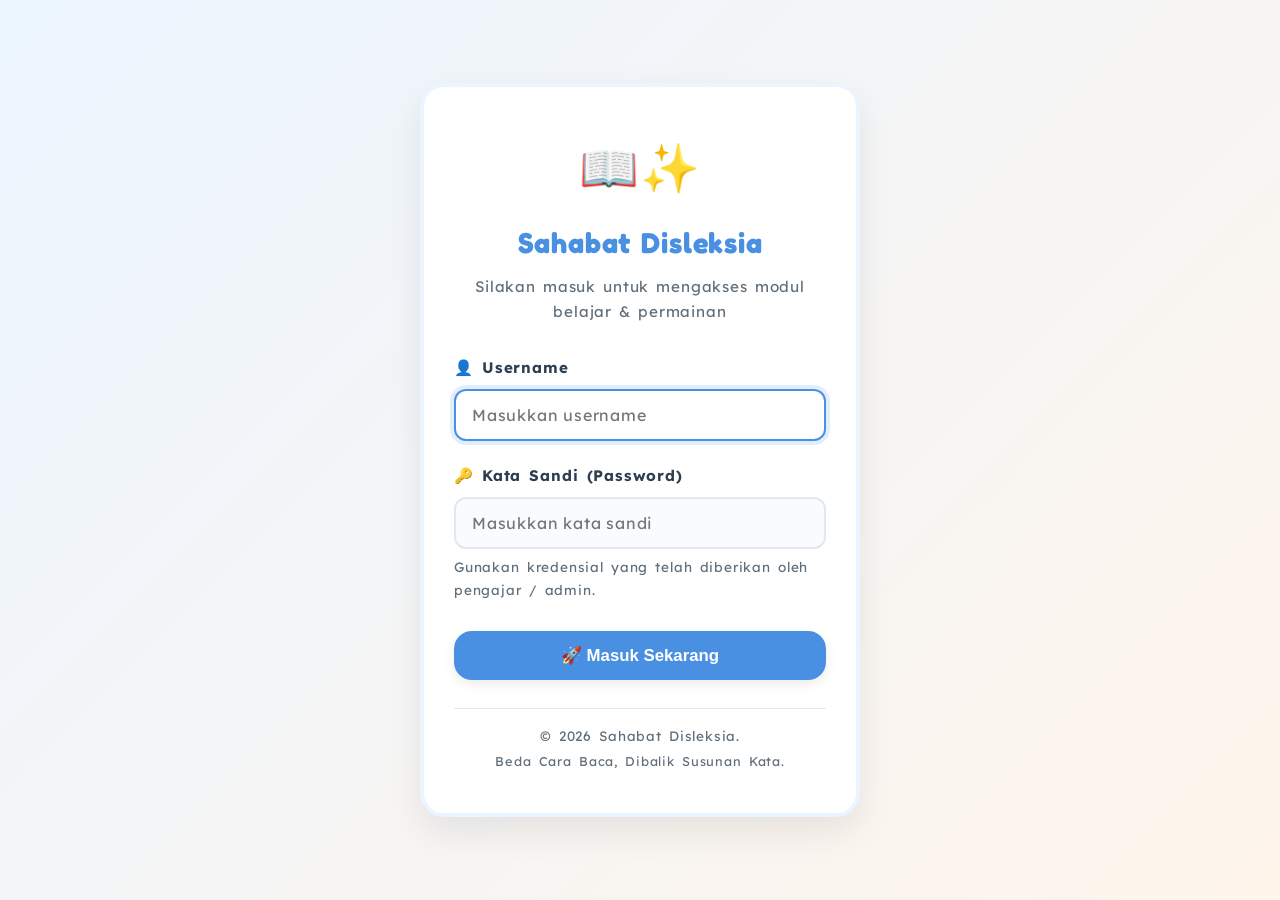
==== commit c3d405eb: "menambahkan sistem login" ====
--- a/belajar.html
+++ b/belajar.html
@@ -5,6 +5,7 @@
   <meta name="viewport" content="width=device-width, initial-scale=1.0">
   <title>Belajar - Sahabat Disleksia</title>
   <link rel="stylesheet" href="css/style.css">
+  <script src="js/auth.js"></script>
   <style>
     .module-card {
       cursor: pointer;
